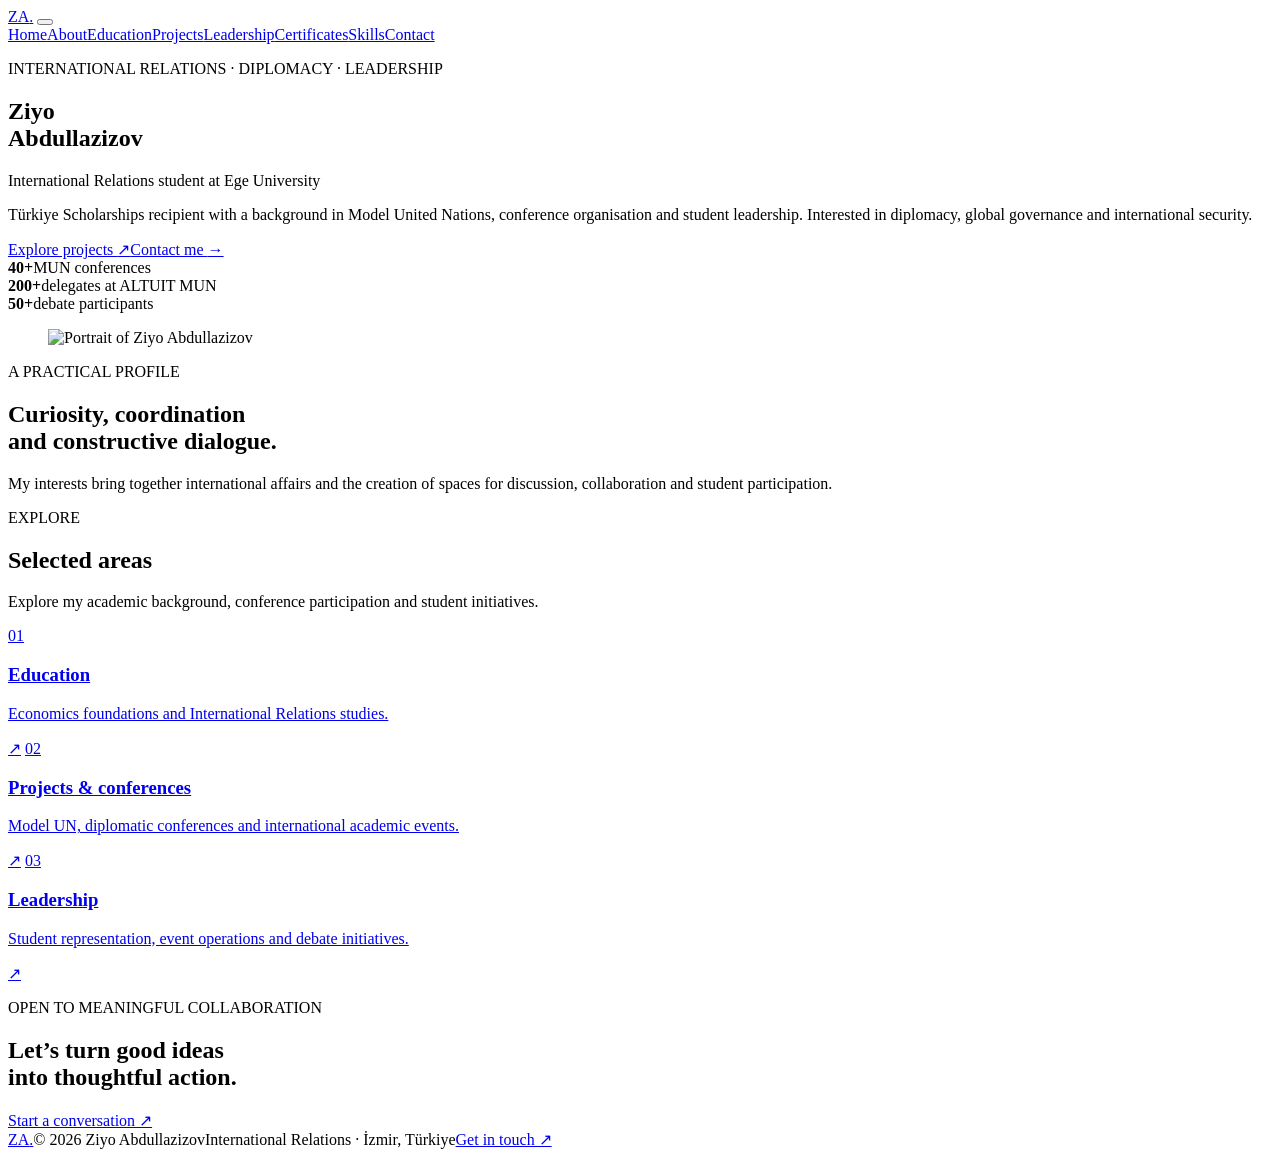
==== index.html @ 4506f45c "Add files via upload" ====
<!doctype html>
<html lang="en"><head><meta charset="utf-8"><meta name="viewport" content="width=device-width,initial-scale=1">
<meta name="theme-color" content="#f4f3ef"><meta name="description" content="Ziyo Abdullazizov — International Relations, diplomacy and leadership portfolio.">
<title>Portfolio | Ziyo Abdullazizov</title><link rel="stylesheet" href="css/style.css"></head><body>
<header class="site-header"><div class="header-inner">
      <a class="brand" href="index.html" aria-label="Ziyo Abdullazizov home">ZA<span>.</span></a>
      <button class="menu-toggle" aria-label="Open navigation" aria-expanded="false"><span></span><span></span></button>
      <nav class="nav"><a class="active" href="index.html">Home</a><a class="" href="about.html">About</a><a class="" href="education.html">Education</a><a class="" href="projects.html">Projects</a><a class="" href="leadership.html">Leadership</a><a class="" href="certificates.html">Certificates</a><a class="" href="skills.html">Skills</a><a class="" href="contact.html">Contact</a></nav>
    </div></header><main>
<section class="hero wrap">
  <div class="hero-copy">
    <p class="eyebrow">INTERNATIONAL RELATIONS · DIPLOMACY · LEADERSHIP</p>
    <h1>Ziyo<br><span>Abdullazizov</span></h1>
    <p class="hero-subtitle">International Relations student at Ege University</p>
    <p class="hero-description">Türkiye Scholarships recipient with a background in Model United Nations, conference organisation and student leadership. Interested in diplomacy, global governance and international security.</p>
    <div class="hero-ctas"><a class="button button-dark" href="projects.html">Explore projects <span>↗</span></a><a class="text-link" href="contact.html">Contact me <span>→</span></a></div>
    <div class="hero-stats"><div><strong>40+</strong><span>MUN conferences</span></div><div><strong>200+</strong><span>delegates at ALTUIT MUN</span></div><div><strong>50+</strong><span>debate participants</span></div></div>
  </div>
  <figure class="hero-portrait"><img src="assets/portrait.jpg" alt="Portrait of Ziyo Abdullazizov"></figure>
</section>
<section class="intro-strip"><div class="wrap intro-grid"><p class="eyebrow">A PRACTICAL PROFILE</p><h2>Curiosity, coordination<br>and constructive dialogue.</h2><p>My interests bring together international affairs and the creation of spaces for discussion, collaboration and student participation.</p></div></section>
<section class="home-links wrap"><div class="section-heading"><div><p class="eyebrow">EXPLORE</p><h2>Selected areas</h2></div><p>Explore my academic background, conference participation and student initiatives.</p></div><div class="area-grid">
<a class="area-card" href="education.html"><span class="area-number">01</span><h3>Education</h3><p>Economics foundations and International Relations studies.</p><span class="area-arrow">↗</span></a>
<a class="area-card" href="projects.html"><span class="area-number">02</span><h3>Projects & conferences</h3><p>Model UN, diplomatic conferences and international academic events.</p><span class="area-arrow">↗</span></a>
<a class="area-card" href="leadership.html"><span class="area-number">03</span><h3>Leadership</h3><p>Student representation, event operations and debate initiatives.</p><span class="area-arrow">↗</span></a>
</div></section>
<section class="closing-band"><div class="wrap closing-inner"><p class="eyebrow">OPEN TO MEANINGFUL COLLABORATION</p><h2>Let’s turn good ideas<br>into thoughtful action.</h2><a class="button button-light" href="contact.html">Start a conversation ↗</a></div></section>
</main><footer class="footer"><div class="wrap footer-inner"><a class="brand footer-brand" href="index.html">ZA<span>.</span></a><span>© 2026 Ziyo Abdullazizov</span><span>International Relations · İzmir, Türkiye</span><a href="contact.html">Get in touch ↗</a></div></footer><script src="js/script.js"></script></body></html>
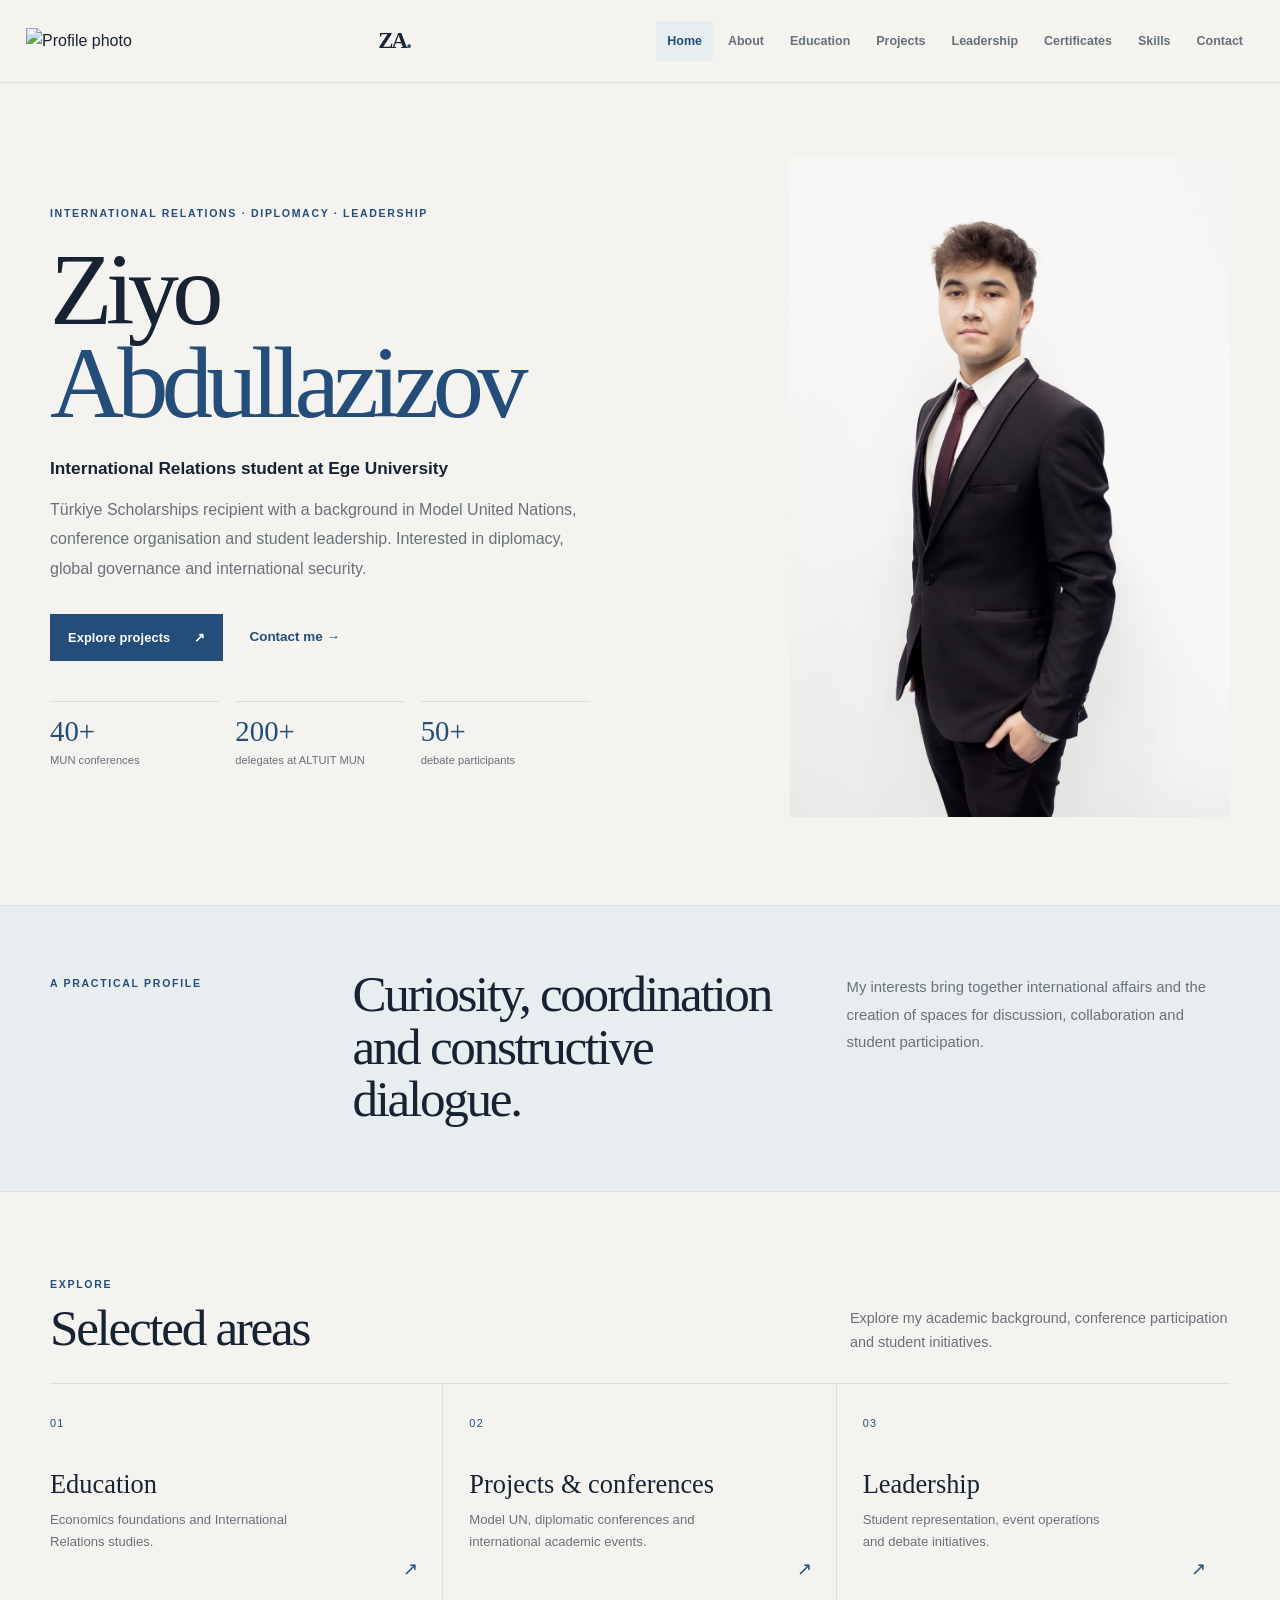
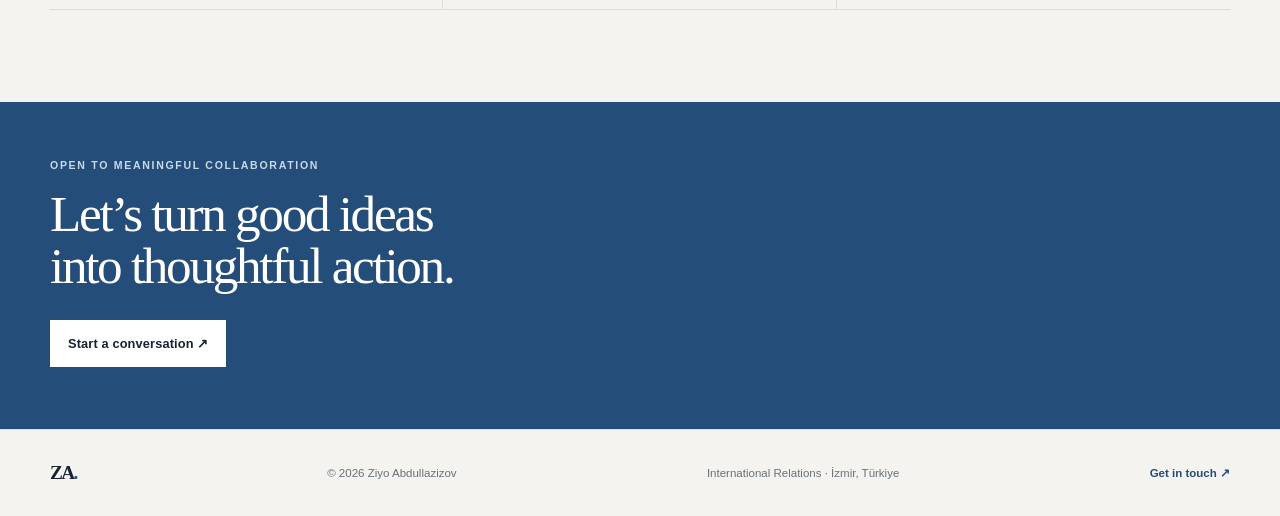
==== commit 3181df21: "Update index.html" ====
--- a/index.html
+++ b/index.html
@@ -3,6 +3,7 @@
 <meta name="theme-color" content="#f4f3ef"><meta name="description" content="Ziyo Abdullazizov — International Relations, diplomacy and leadership portfolio.">
 <title>Portfolio | Ziyo Abdullazizov</title><link rel="stylesheet" href="css/style.css"></head><body>
 <header class="site-header"><div class="header-inner">
+      <img src="assets/profile.jpg" alt="Profile photo" class="profile-image">
       <a class="brand" href="index.html" aria-label="Ziyo Abdullazizov home">ZA<span>.</span></a>
       <button class="menu-toggle" aria-label="Open navigation" aria-expanded="false"><span></span><span></span></button>
       <nav class="nav"><a class="active" href="index.html">Home</a><a class="" href="about.html">About</a><a class="" href="education.html">Education</a><a class="" href="projects.html">Projects</a><a class="" href="leadership.html">Leadership</a><a class="" href="certificates.html">Certificates</a><a class="" href="skills.html">Skills</a><a class="" href="contact.html">Contact</a></nav>
@@ -25,4 +26,4 @@
 <a class="area-card" href="leadership.html"><span class="area-number">03</span><h3>Leadership</h3><p>Student representation, event operations and debate initiatives.</p><span class="area-arrow">↗</span></a>
 </div></section>
 <section class="closing-band"><div class="wrap closing-inner"><p class="eyebrow">OPEN TO MEANINGFUL COLLABORATION</p><h2>Let’s turn good ideas<br>into thoughtful action.</h2><a class="button button-light" href="contact.html">Start a conversation ↗</a></div></section>
-</main><footer class="footer"><div class="wrap footer-inner"><a class="brand footer-brand" href="index.html">ZA<span>.</span></a><span>© 2026 Ziyo Abdullazizov</span><span>International Relations · İzmir, Türkiye</span><a href="contact.html">Get in touch ↗</a></div></footer><script src="js/script.js"></script></body></html>+</main><footer class="footer"><div class="wrap footer-inner"><a class="brand footer-brand" href="index.html">ZA<span>.</span></a><span>© 2026 Ziyo Abdullazizov</span><span>International Relations · İzmir, Türkiye</span><a href="contact.html">Get in touch ↗</a></div></footer><script src="js/script.js"></script></body></html>
--- a/css/style.css
+++ b/css/style.css
@@ -0,0 +1,24 @@
+/* Ziyo Abdullazizov — quiet editorial portfolio */
+:root{--bg:#f4f3ef;--paper:#fbfaf7;--ink:#172333;--muted:#68717a;--line:#dcdedb;--blue:#244d7a;--blue2:#dce7ef;--gold:#b89056;--shadow:0 18px 46px rgba(23,35,51,.08);--radius:5px}
+*{box-sizing:border-box}html{scroll-behavior:smooth}body{margin:0;background:var(--bg);color:var(--ink);font-family:Inter,"Avenir Next","Segoe UI",Arial,sans-serif;line-height:1.65}a{color:inherit;text-decoration:none}img{max-width:100%;display:block}::selection{background:#cbdbea;color:var(--ink)}
+.wrap{width:min(1180px,calc(100% - 52px));margin-inline:auto}.site-header{position:sticky;top:0;z-index:30;background:rgba(244,243,239,.94);backdrop-filter:blur(18px);border-bottom:1px solid rgba(220,222,219,.9)}.header-inner{width:min(1280px,calc(100% - 52px));min-height:82px;margin:auto;display:flex;align-items:center;justify-content:space-between;gap:28px}.brand{font:700 1.42rem/1 Georgia,"Times New Roman",serif;letter-spacing:-.08em;color:var(--ink)}.brand span{color:var(--blue)}.nav{display:flex;gap:4px;align-items:center}.nav a{color:#65707b;font-size:.78rem;font-weight:600;padding:10px 11px;transition:color .2s,background .2s}.nav a:hover,.nav a.active{color:var(--blue);background:#e8edf0}.menu-toggle{display:none;border:1px solid var(--line);background:transparent;width:42px;height:42px;padding:11px;cursor:pointer}.menu-toggle span{height:1px;background:var(--ink);display:block;margin:5px 0}
+.eyebrow{font-size:.66rem;line-height:1.4;letter-spacing:.16em;font-weight:700;color:var(--blue);margin:0 0 15px}.hero{display:grid;grid-template-columns:1.1fr .9fr;gap:clamp(40px,7vw,100px);align-items:center;padding-top:74px;padding-bottom:88px;min-height:680px}.hero-copy{padding:10px 0}.hero h1{font:400 clamp(4rem,8vw,7.7rem)/.91 Georgia,"Times New Roman",serif;letter-spacing:-.065em;margin:22px 0 25px;color:var(--ink)}.hero h1 span{color:var(--blue)}.hero-subtitle{font-size:1.08rem;font-weight:650;color:var(--ink);margin:0 0 12px}.hero-description{max-width:540px;color:var(--muted);font-size:1rem;line-height:1.85;margin:0}.hero-ctas{display:flex;align-items:center;gap:26px;flex-wrap:wrap;margin:30px 0 40px}.button{display:inline-flex;align-items:center;gap:24px;padding:13px 18px;font-size:.8rem;font-weight:700;letter-spacing:.01em;transition:transform .2s,background .2s}.button:hover{transform:translateY(-2px)}.button-dark{background:var(--blue);color:#fff}.button-dark:hover{background:#193c64}.button-light{background:#fff;color:var(--ink)}.text-link{color:var(--blue);font-size:.84rem;font-weight:700}.hero-stats{display:grid;grid-template-columns:repeat(3,1fr);gap:16px;max-width:540px}.hero-stats div{border-top:1px solid var(--line);padding-top:13px}.hero-stats strong{display:block;font:400 1.8rem/1.15 Georgia,serif;color:var(--blue)}.hero-stats span{display:block;color:var(--muted);font-size:.7rem;line-height:1.35;margin-top:5px}.hero-portrait{margin:0;justify-self:end;width:min(100%,440px);aspect-ratio:2/3;max-height:660px;overflow:hidden;background:#eeede8}.hero-portrait img{width:100%;height:100%;object-fit:contain;object-position:center center}
+.intro-strip{background:#e8edf0;border-top:1px solid #dce3e8;border-bottom:1px solid #dce3e8}.intro-grid{display:grid;grid-template-columns:.7fr 1.2fr 1fr;gap:34px;align-items:start;padding-top:62px;padding-bottom:65px}.intro-grid .eyebrow{margin-top:8px}.intro-grid h2,.section-heading h2,.closing-inner h2{font:400 clamp(2.3rem,4vw,3.6rem)/1.03 Georgia,serif;letter-spacing:-.045em;margin:0}.intro-grid>p:last-child{margin:6px 0 0;color:var(--muted);font-size:.93rem;line-height:1.85}.home-links{padding-top:85px;padding-bottom:92px}.section-heading{display:flex;justify-content:space-between;align-items:end;gap:30px;margin-bottom:28px}.section-heading .eyebrow{margin-bottom:10px}.section-heading>p{max-width:380px;margin:0;color:var(--muted);font-size:.9rem}.area-grid{display:grid;grid-template-columns:repeat(3,1fr);border-top:1px solid var(--line);border-bottom:1px solid var(--line)}.area-card{position:relative;min-height:225px;padding:25px 26px 28px 0;border-right:1px solid var(--line);transition:background .2s,padding .2s}.area-card:not(:first-child){padding-left:26px}.area-card:last-child{border-right:0}.area-card:hover{background:#ecefeb}.area-number{font-size:.68rem;color:var(--blue);letter-spacing:.12em}.area-card h3{font:400 1.65rem Georgia,serif;margin:34px 0 9px}.area-card p{max-width:260px;margin:0;color:var(--muted);font-size:.82rem}.area-arrow{position:absolute;right:24px;bottom:25px;color:var(--blue);font-size:1.1rem}.closing-band{background:var(--blue);color:#fff}.closing-inner{padding-top:56px;padding-bottom:62px}.closing-inner .eyebrow{color:#c8d9e7}.closing-inner h2{margin-bottom:27px}.footer{border-top:1px solid var(--line);background:var(--bg)}.footer-inner{display:flex;align-items:center;justify-content:space-between;gap:20px;min-height:86px;color:var(--muted);font-size:.72rem}.footer-brand{color:var(--ink);font-size:1.2rem}.footer-inner>a:last-child{color:var(--blue);font-weight:700}
+.page-main{padding-bottom:105px}.page-intro{padding:82px 0 58px;max-width:900px}.page-intro h1{font:400 clamp(3.25rem,6.8vw,6.2rem)/.98 Georgia,serif;letter-spacing:-.06em;margin:15px 0 22px}.page-lead{font-size:1.05rem;line-height:1.85;color:var(--muted);max-width:760px;margin:0}.content-grid{display:grid;grid-template-columns:1.2fr .8fr;gap:18px}.content-card{padding:34px 35px;background:var(--paper);border:1px solid var(--line)}.content-card-large{background:#e8edf0}.content-card h2{font:400 2.15rem/1.1 Georgia,serif;letter-spacing:-.04em;margin:0 0 22px}.content-card p:not(.eyebrow){color:var(--muted);font-size:.92rem;line-height:1.9}.pill-list,.project-tags{display:flex;gap:8px;flex-wrap:wrap;margin-top:22px}.pill-list span,.project-tags span{padding:6px 10px;border:1px solid #d7dfe3;color:#536575;font-size:.69rem}.mini-facts{margin-top:50px;padding-top:24px;border-top:1px solid var(--line);grid-template-columns:repeat(3,1fr)}.mini-facts>div{display:flex;flex-direction:column;gap:4px}.mini-facts strong{font:400 1.6rem Georgia,serif;color:var(--blue)}.mini-facts span{font-size:.7rem;color:var(--muted);text-transform:uppercase;letter-spacing:.08em}.mini-facts p{margin:3px 0 0;font-size:.9rem}
+.timeline-list{border-top:1px solid var(--line)}.timeline-entry{display:grid;grid-template-columns:230px 1fr;gap:55px;padding:37px 0 42px;border-bottom:1px solid var(--line)}.timeline-meta{display:flex;flex-direction:column;gap:7px;font-size:.68rem;letter-spacing:.09em;color:var(--blue);font-weight:700}.timeline-meta span+span{color:var(--muted);font-weight:500}.institution-line{display:flex;align-items:start;justify-content:space-between;gap:20px}.timeline-body h2{font:400 2rem Georgia,serif;margin:0 0 4px}.entry-subtitle{font-size:.82rem;color:var(--muted);margin:0}.entry-index{font:400 1.8rem Georgia,serif;color:#b5bdc2}.timeline-body h3{font-size:.9rem;margin:17px 0 8px;color:var(--blue)}.timeline-body>p:not(.entry-subtitle){max-width:700px;color:var(--muted);font-size:.9rem}.timeline-body .text-link{display:inline-block;margin-top:8px}
+.experience-feature{display:grid;grid-template-columns:230px 1fr;gap:55px;padding:37px 0;border-top:1px solid var(--line);border-bottom:1px solid var(--line)}.experience-date{display:flex;flex-direction:column;gap:8px;color:var(--blue);font-size:.68rem;letter-spacing:.09em;font-weight:700}.experience-date span+span{color:var(--muted);font-weight:500}.experience-content h2{font:400 2.45rem Georgia,serif;margin:0}.experience-content h3{color:var(--blue);font-size:.95rem;margin:6px 0 22px}.clean-list{padding:0 0 0 18px;color:var(--muted);font-size:.9rem;line-height:1.9}.clean-list li{padding-left:5px;margin:7px 0}.experience-note{border-left:2px solid var(--gold);padding:10px 0 10px 16px;color:var(--muted);font-size:.84rem;margin-top:26px}
+.project-list{border-top:1px solid var(--line)}.project-feature,.project-row{display:grid;grid-template-columns:1fr 1fr;gap:clamp(28px,5vw,68px);align-items:center;padding:38px 0;border-bottom:1px solid var(--line)}.project-row.reverse .project-image{order:2}.project-row.reverse .project-info{order:1}.project-image{overflow:hidden;background:#e7e9e7;aspect-ratio:16/10}.project-image img{width:100%;height:100%;object-fit:cover;transition:transform .55s}.project-image:hover img{transform:scale(1.025)}.project-info{padding:6px 0}.project-topline{display:flex;align-items:center;gap:14px;margin-bottom:22px;min-height:42px;flex-wrap:wrap}.org-logo{width:70px;height:52px;object-fit:contain;padding:4px;background:transparent;filter:drop-shadow(0 2px 3px rgba(23,35,51,.09))}.org-logo.dark-logo{background:#10085d;padding:7px;border-radius:3px;filter:drop-shadow(0 2px 4px rgba(23,35,51,.14))}.project-date{font-size:.65rem;letter-spacing:.11em;color:var(--blue);font-weight:700}.project-info h2{font:400 clamp(1.8rem,3vw,2.55rem)/1.08 Georgia,serif;letter-spacing:-.04em;margin:6px 0 6px}.project-info h3{font-size:.88rem;color:var(--blue);margin:0 0 16px}.project-info>p:not(.eyebrow){font-size:.87rem;color:var(--muted);line-height:1.85;margin:0}.project-info .eyebrow{margin-bottom:7px}.project-tags{margin-top:20px}.project-tags span{font-size:.65rem}.project-feature .project-image{aspect-ratio:4/3}
+.leadership-list{border-top:1px solid var(--line)}.leadership-card{display:grid;grid-template-columns:180px 1fr;gap:48px;align-items:center;padding:32px 0;border-bottom:1px solid var(--line)}.leadership-mark{height:150px;display:grid;place-items:center;background:#fbfaf7;border:1px solid var(--line);padding:16px}.leadership-mark img{max-width:100%;max-height:100%;object-fit:contain;filter:drop-shadow(0 2px 3px rgba(23,35,51,.07))}.leadership-mark.dark-mark{background:#10085d;border-color:#10085d}.leadership-copy .project-topline{margin-bottom:10px}.leadership-copy h2{font:400 2rem Georgia,serif;margin:0}.leadership-copy h3{font-size:.87rem;color:var(--blue);margin:4px 0 11px}.leadership-copy p{color:var(--muted);font-size:.88rem;line-height:1.85;max-width:760px;margin:0}.role-label{color:#71808b;border:1px solid var(--line);padding:4px 8px;font-size:.6rem;font-weight:700;letter-spacing:.08em}
+.certificate-list{border-top:1px solid var(--line)}.certificate-item{display:grid;grid-template-columns:170px 1fr;gap:40px;align-items:center;padding:36px 0;border-bottom:1px solid var(--line)}.certificate-seal{width:138px;height:138px;border:1px solid #cbd9e2;border-radius:50%;display:grid;place-content:center;text-align:center;color:var(--blue);font:700 1.25rem Georgia,serif;background:#e8edf0;line-height:1.1}.certificate-seal span{font-size:.8rem;letter-spacing:.13em}.seal-gold{background:#f0ece4;color:#8c6a38;border-color:#ded2bd}.certificate-info h2{font:400 1.9rem Georgia,serif;max-width:680px;margin:5px 0 10px}.certificate-info p:not(.eyebrow){color:var(--muted);font-size:.88rem}.certificate-info .button{margin-top:17px}
+.skills-grid{display:grid;grid-template-columns:1fr 1fr;gap:16px}.skill-panel{padding:30px;background:var(--paper);border:1px solid var(--line);min-height:220px}.skill-panel:nth-child(2){background:#e8edf0}.skill-panel h2{font:400 1.9rem Georgia,serif;margin:0}.language-panel{background:#e9e6df}.language-row{display:flex;justify-content:space-between;gap:16px;padding:12px 0;border-bottom:1px solid #d4d3cd;font-size:.86rem}.language-row:first-of-type{margin-top:14px}.language-row strong{color:var(--blue)}
+.contact-layout{display:grid;grid-template-columns:.75fr 1.25fr;gap:70px;padding:36px 0 30px;border-top:1px solid var(--line)}.contact-intro h2{font:400 2.2rem Georgia,serif;margin:0 0 10px}.contact-intro p{color:var(--muted);font-size:.9rem;line-height:1.85}.contact-method{display:grid;grid-template-columns:130px 1fr 25px;gap:20px;align-items:center;padding:20px 0;border-bottom:1px solid var(--line)}.contact-method span{font-size:.76rem;color:var(--muted)}.contact-method strong{font-size:.92rem;color:var(--blue);overflow-wrap:anywhere}.contact-method b{font-weight:400;color:var(--blue)}
+@media(max-width:1050px){.header-inner{align-items:flex-start;padding:19px 0;flex-direction:column;gap:12px}.nav{flex-wrap:wrap}.hero{gap:40px}.hero-portrait{width:min(100%,390px)}.timeline-entry,.experience-feature{grid-template-columns:185px 1fr;gap:32px}}
+@media(max-width:720px){.wrap{width:calc(100% - 36px)}.header-inner{width:calc(100% - 36px);min-height:68px;align-items:center;flex-direction:row;padding:0}.menu-toggle{display:block}.nav{display:none;position:absolute;top:68px;left:0;right:0;background:var(--bg);border-bottom:1px solid var(--line);padding:14px 18px 18px;flex-direction:column;align-items:stretch;gap:2px}.nav.open{display:flex}.nav a{padding:10px 12px}.hero{grid-template-columns:1fr;padding-top:36px;padding-bottom:52px;gap:30px;min-height:0}.hero-copy{order:2}.hero-portrait{order:1;justify-self:center;width:min(76%,360px);max-height:540px}.hero h1{font-size:clamp(3.7rem,15vw,5.5rem)}.hero-stats{gap:10px}.hero-stats strong{font-size:1.5rem}.hero-stats span{font-size:.64rem}.intro-grid{grid-template-columns:1fr;gap:14px;padding-top:38px;padding-bottom:42px}.intro-grid .eyebrow{margin:0}.intro-grid h2{font-size:2.6rem}.home-links{padding-top:55px;padding-bottom:60px}.section-heading{display:block}.section-heading>p{margin-top:14px}.area-grid{grid-template-columns:1fr}.area-card,.area-card:not(:first-child){min-height:0;padding:22px 38px 22px 0;border-right:0;border-bottom:1px solid var(--line)}.area-card h3{margin:15px 0 6px}.area-arrow{right:6px;bottom:22px}.closing-inner{padding-top:42px;padding-bottom:45px}.footer-inner{flex-wrap:wrap;padding:21px 0;min-height:0}.page-main{padding-bottom:65px}.page-intro{padding:50px 0 37px}.page-intro h1{font-size:clamp(3rem,12vw,4.6rem)}.page-lead{font-size:.96rem}.content-grid,.skills-grid,.contact-layout{grid-template-columns:1fr}.content-card,.skill-panel{padding:24px}.content-card h2{font-size:1.9rem}.mini-facts{gap:15px}.mini-facts>div{min-width:0}.mini-facts p{font-size:.78rem}.timeline-entry,.experience-feature{grid-template-columns:1fr;gap:14px;padding:28px 0}.timeline-meta,.experience-date{flex-direction:row;flex-wrap:wrap;gap:8px 15px}.timeline-body h2{font-size:1.75rem}.project-feature,.project-row{grid-template-columns:1fr;gap:20px;padding:27px 0}.project-row.reverse .project-image,.project-row.reverse .project-info{order:initial}.project-image,.project-feature .project-image{aspect-ratio:16/10}.project-info h2{font-size:2rem}.leadership-card{grid-template-columns:100px 1fr;gap:18px;padding:25px 0}.leadership-mark{height:105px;padding:10px}.leadership-copy h2{font-size:1.55rem}.leadership-copy p{font-size:.82rem}.leadership-copy .project-topline{gap:8px}.certificate-item{grid-template-columns:82px 1fr;gap:18px;padding:28px 0}.certificate-seal{width:76px;height:76px;font-size:.85rem}.certificate-seal span{font-size:.6rem}.certificate-info h2{font-size:1.48rem}.certificate-info p:not(.eyebrow){font-size:.82rem}.contact-layout{gap:15px;padding-top:25px}.contact-method{grid-template-columns:76px 1fr 20px;gap:12px}.contact-method strong{font-size:.82rem}}
+
+
+/* Biography and institution identity additions */
+.biography-layout{display:grid;grid-template-columns:minmax(0,1.6fr) minmax(235px,.7fr);gap:clamp(32px,7vw,100px);border-top:1px solid var(--line);padding:38px 0 12px;align-items:start}
+.biography-copy{max-width:760px}.biography-copy h2{font:400 clamp(2.1rem,4vw,3.2rem)/1.08 Georgia,serif;letter-spacing:-.04em;margin:4px 0 24px}.biography-copy p:not(.eyebrow){font-size:.94rem;line-height:1.95;color:var(--muted);margin:0 0 18px}
+.biography-aside{background:#e8edf0;border:1px solid var(--line);padding:22px 24px}.bio-fact{padding:14px 0;border-bottom:1px solid #d1dce2;display:flex;flex-direction:column;gap:6px}.bio-fact:first-child{padding-top:0}.bio-fact span{font-size:.62rem;font-weight:700;letter-spacing:.12em;color:var(--blue)}.bio-fact strong{font-size:.9rem;line-height:1.5;font-weight:600;color:var(--ink)}.bio-link{display:inline-block;margin-top:20px;color:var(--blue);font-size:.8rem;font-weight:700}
+.institution-identity{display:flex;align-items:center;gap:18px;min-width:0}.institution-logo{flex:0 0 auto;width:84px;height:84px;object-fit:contain;filter:drop-shadow(0 3px 5px rgba(23,35,51,.12))}.institution-logo.tuit-logo{width:94px;height:94px}.institution-logo.ege-logo{width:82px;height:82px}.institution-identity>div{min-width:0}.timeline-body .second-link{margin-left:18px}
+@media(max-width:720px){.biography-layout{grid-template-columns:1fr;gap:25px;padding-top:28px}.biography-aside{padding:18px}.institution-identity{gap:12px}.institution-logo{width:68px;height:68px}.institution-logo.tuit-logo{width:76px;height:76px}.institution-logo.ege-logo{width:68px;height:68px}.timeline-body .second-link{margin-left:0;display:block}}
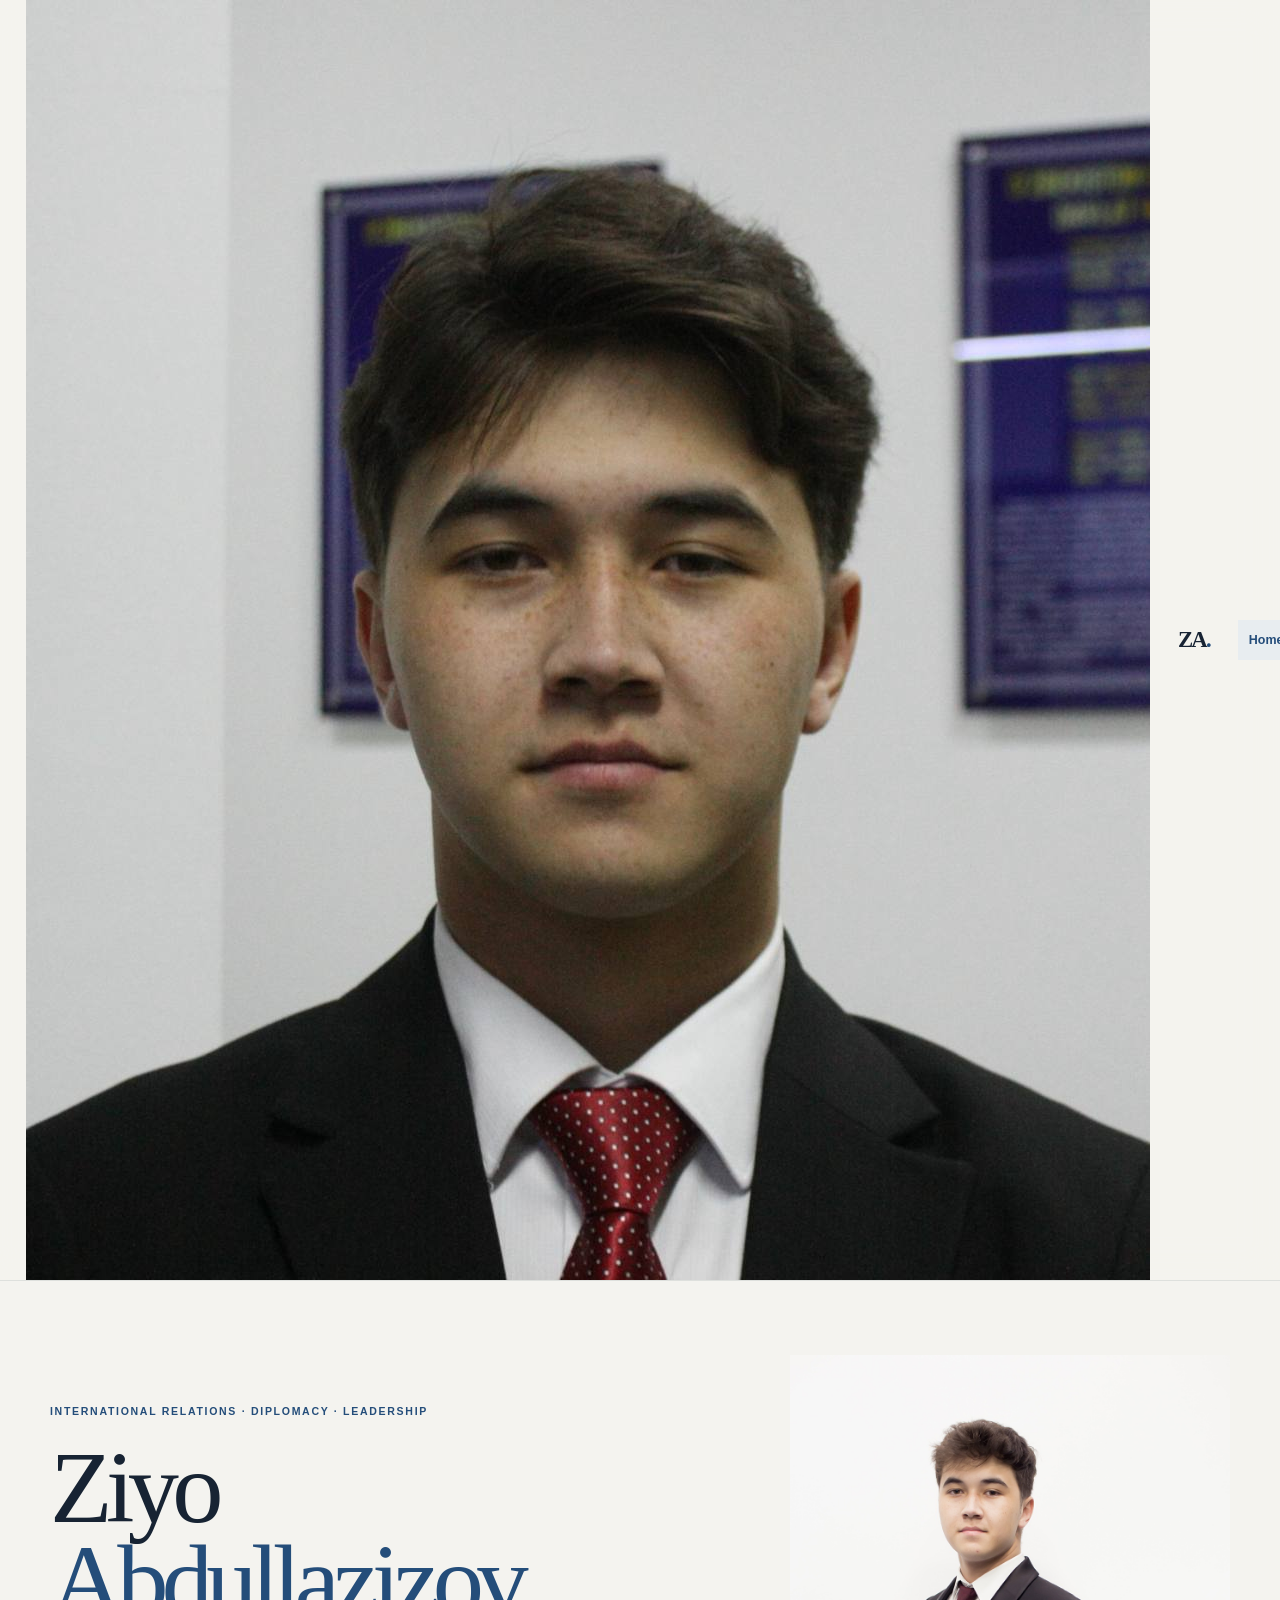
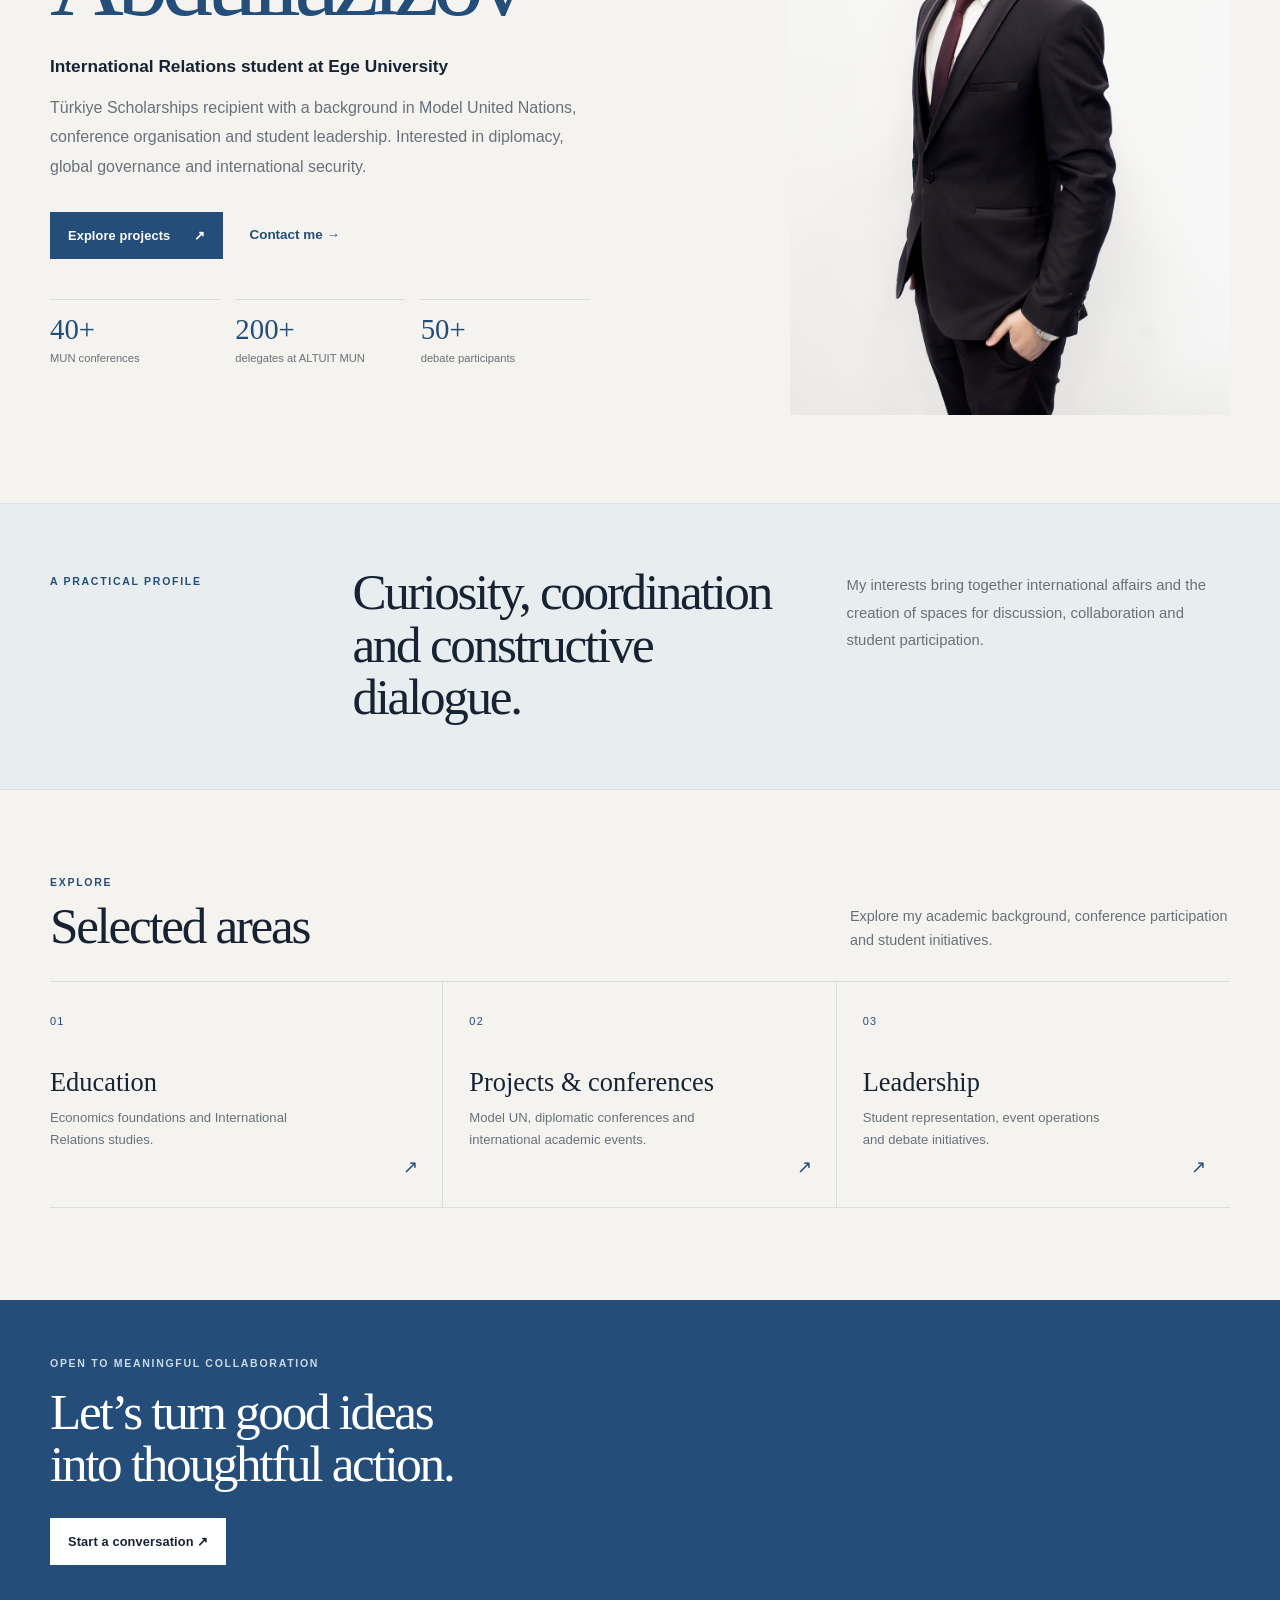
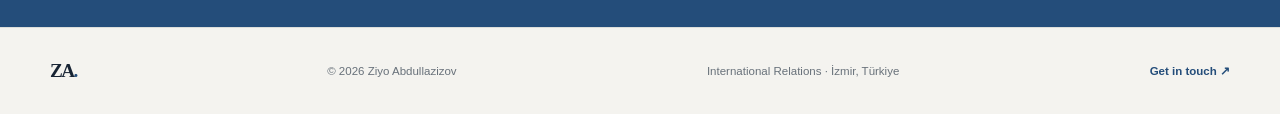
==== commit fa74d070: "Update index.html" ====
--- a/index.html
+++ b/index.html
@@ -2,9 +2,17 @@
 <html lang="en"><head><meta charset="utf-8"><meta name="viewport" content="width=device-width,initial-scale=1">
 <meta name="theme-color" content="#f4f3ef"><meta name="description" content="Ziyo Abdullazizov — International Relations, diplomacy and leadership portfolio.">
 <title>Portfolio | Ziyo Abdullazizov</title><link rel="stylesheet" href="css/style.css"></head><body>
-<header class="site-header"><div class="header-inner">
-      <img src="assets/profile.jpg" alt="Profile photo" class="profile-image">
-      <a class="brand" href="index.html" aria-label="Ziyo Abdullazizov home">ZA<span>.</span></a>
+<header class="site-header">
+  <div class="header-inner">
+    <img
+      src="assets/profile.jpg"
+      alt="Profile photo"
+      class="profile-image"
+    >
+
+    <a class="brand" href="index.html" aria-label="Ziyo Abdullazizov home">
+      ZA<span>.</span>
+    </a>
       <button class="menu-toggle" aria-label="Open navigation" aria-expanded="false"><span></span><span></span></button>
       <nav class="nav"><a class="active" href="index.html">Home</a><a class="" href="about.html">About</a><a class="" href="education.html">Education</a><a class="" href="projects.html">Projects</a><a class="" href="leadership.html">Leadership</a><a class="" href="certificates.html">Certificates</a><a class="" href="skills.html">Skills</a><a class="" href="contact.html">Contact</a></nav>
     </div></header><main>
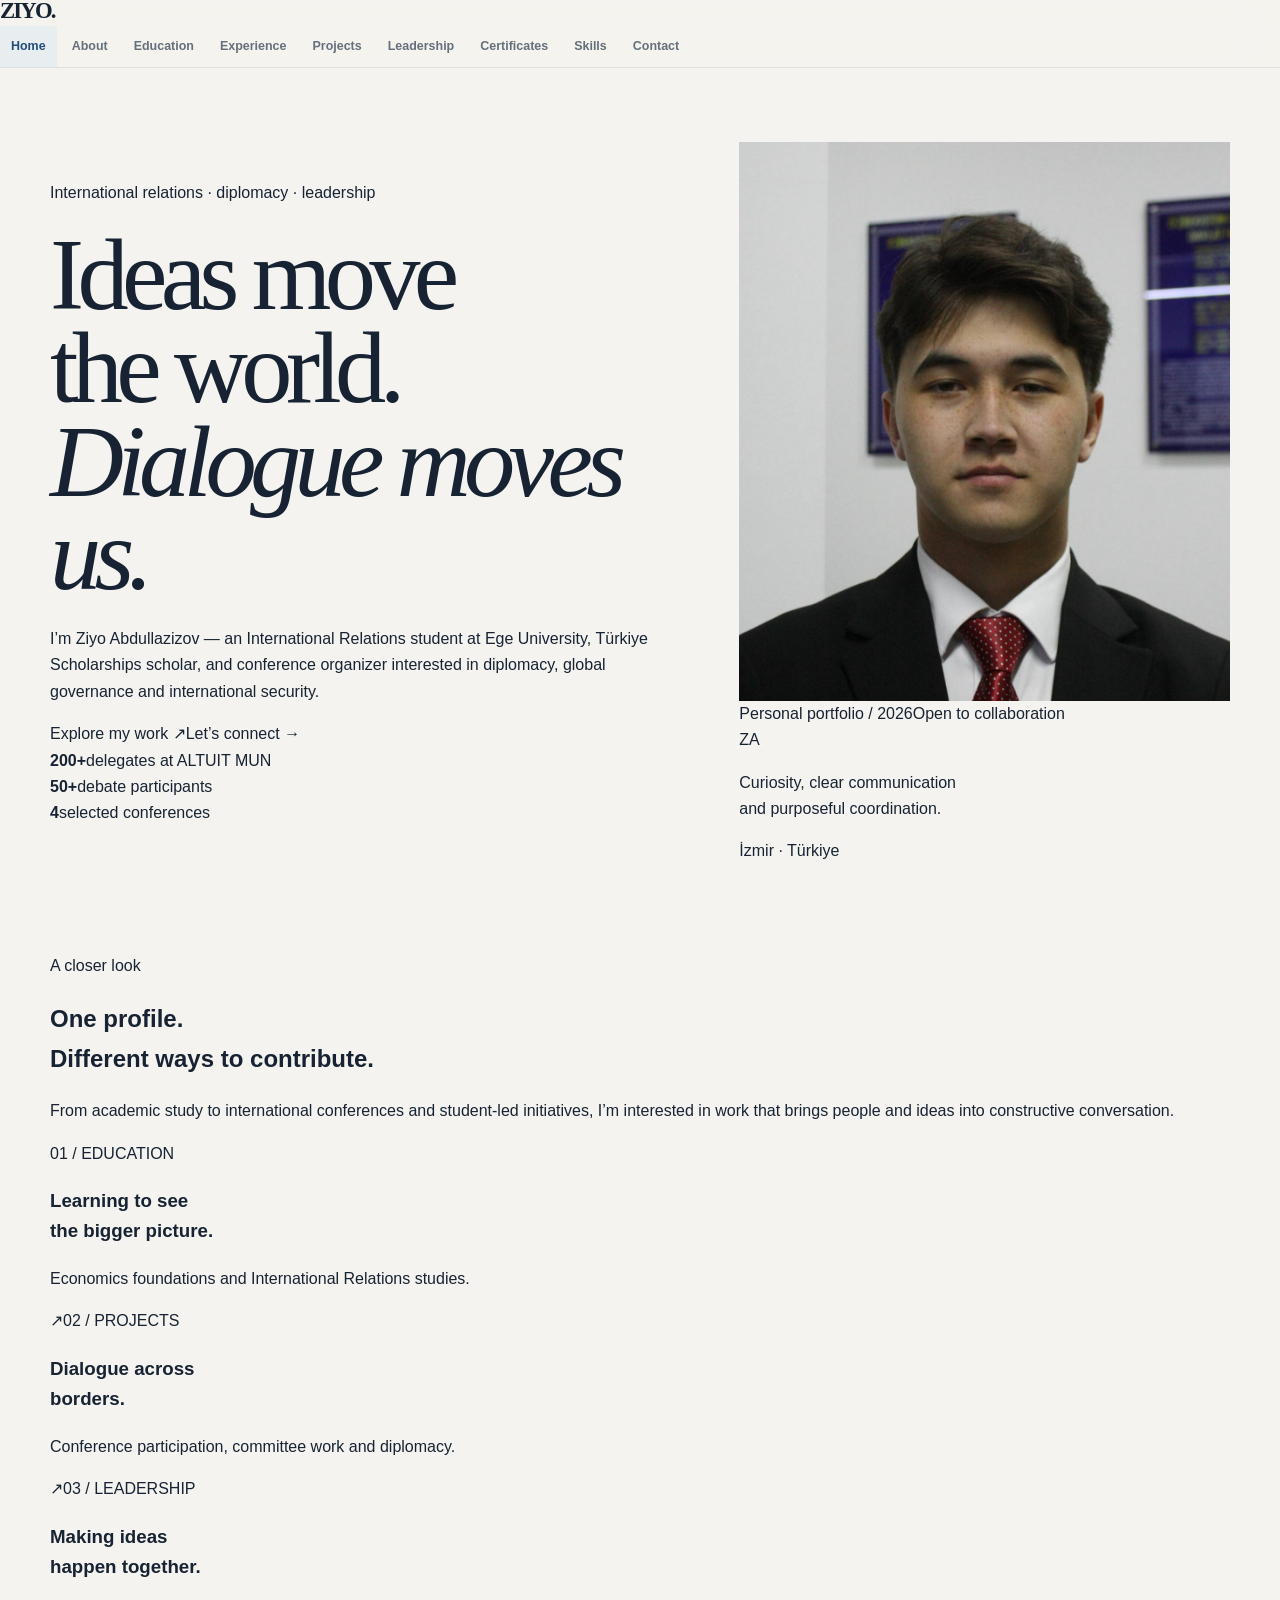
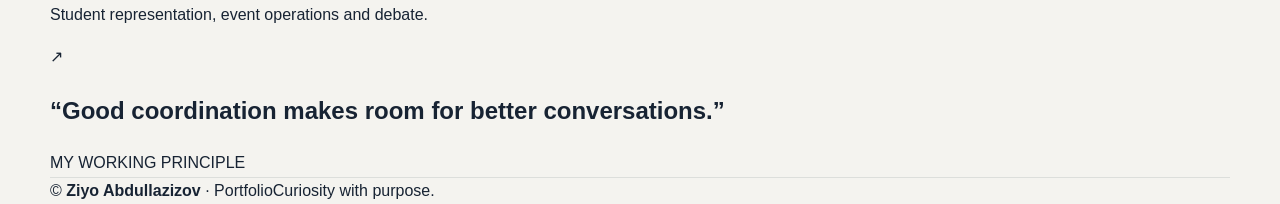
==== commit 53b3fa1f: "Add files via upload" ====
--- a/index.html
+++ b/index.html
@@ -1,37 +1 @@
-<!doctype html>
-<html lang="en"><head><meta charset="utf-8"><meta name="viewport" content="width=device-width,initial-scale=1">
-<meta name="theme-color" content="#f4f3ef"><meta name="description" content="Ziyo Abdullazizov — International Relations, diplomacy and leadership portfolio.">
-<title>Portfolio | Ziyo Abdullazizov</title><link rel="stylesheet" href="css/style.css"></head><body>
-<header class="site-header">
-  <div class="header-inner">
-    <img
-      src="assets/profile.jpg"
-      alt="Profile photo"
-      class="profile-image"
-    >
-
-    <a class="brand" href="index.html" aria-label="Ziyo Abdullazizov home">
-      ZA<span>.</span>
-    </a>
-      <button class="menu-toggle" aria-label="Open navigation" aria-expanded="false"><span></span><span></span></button>
-      <nav class="nav"><a class="active" href="index.html">Home</a><a class="" href="about.html">About</a><a class="" href="education.html">Education</a><a class="" href="projects.html">Projects</a><a class="" href="leadership.html">Leadership</a><a class="" href="certificates.html">Certificates</a><a class="" href="skills.html">Skills</a><a class="" href="contact.html">Contact</a></nav>
-    </div></header><main>
-<section class="hero wrap">
-  <div class="hero-copy">
-    <p class="eyebrow">INTERNATIONAL RELATIONS · DIPLOMACY · LEADERSHIP</p>
-    <h1>Ziyo<br><span>Abdullazizov</span></h1>
-    <p class="hero-subtitle">International Relations student at Ege University</p>
-    <p class="hero-description">Türkiye Scholarships recipient with a background in Model United Nations, conference organisation and student leadership. Interested in diplomacy, global governance and international security.</p>
-    <div class="hero-ctas"><a class="button button-dark" href="projects.html">Explore projects <span>↗</span></a><a class="text-link" href="contact.html">Contact me <span>→</span></a></div>
-    <div class="hero-stats"><div><strong>40+</strong><span>MUN conferences</span></div><div><strong>200+</strong><span>delegates at ALTUIT MUN</span></div><div><strong>50+</strong><span>debate participants</span></div></div>
-  </div>
-  <figure class="hero-portrait"><img src="assets/portrait.jpg" alt="Portrait of Ziyo Abdullazizov"></figure>
-</section>
-<section class="intro-strip"><div class="wrap intro-grid"><p class="eyebrow">A PRACTICAL PROFILE</p><h2>Curiosity, coordination<br>and constructive dialogue.</h2><p>My interests bring together international affairs and the creation of spaces for discussion, collaboration and student participation.</p></div></section>
-<section class="home-links wrap"><div class="section-heading"><div><p class="eyebrow">EXPLORE</p><h2>Selected areas</h2></div><p>Explore my academic background, conference participation and student initiatives.</p></div><div class="area-grid">
-<a class="area-card" href="education.html"><span class="area-number">01</span><h3>Education</h3><p>Economics foundations and International Relations studies.</p><span class="area-arrow">↗</span></a>
-<a class="area-card" href="projects.html"><span class="area-number">02</span><h3>Projects & conferences</h3><p>Model UN, diplomatic conferences and international academic events.</p><span class="area-arrow">↗</span></a>
-<a class="area-card" href="leadership.html"><span class="area-number">03</span><h3>Leadership</h3><p>Student representation, event operations and debate initiatives.</p><span class="area-arrow">↗</span></a>
-</div></section>
-<section class="closing-band"><div class="wrap closing-inner"><p class="eyebrow">OPEN TO MEANINGFUL COLLABORATION</p><h2>Let’s turn good ideas<br>into thoughtful action.</h2><a class="button button-light" href="contact.html">Start a conversation ↗</a></div></section>
-</main><footer class="footer"><div class="wrap footer-inner"><a class="brand footer-brand" href="index.html">ZA<span>.</span></a><span>© 2026 Ziyo Abdullazizov</span><span>International Relations · İzmir, Türkiye</span><a href="contact.html">Get in touch ↗</a></div></footer><script src="js/script.js"></script></body></html>
+<!doctype html><html lang="en"><head><meta charset="utf-8"><meta name="viewport" content="width=device-width,initial-scale=1"><meta name="theme-color" content="#f5f4ef"><meta name="description" content="Ziyo Abdullazizov — International Relations, diplomacy and leadership portfolio."><title>Index | Ziyo Abdullazizov</title><link rel="stylesheet" href="css/style.css"></head><body><header class="site-header"><a class="brand" href="index.html">ZIYO<b>.</b></a><button class="menu-toggle" aria-label="Toggle navigation" aria-expanded="false">☰</button><nav class="nav"><a class="active" href="index.html">Home</a><a class="" href="about.html">About</a><a class="" href="education.html">Education</a><a class="" href="experience.html">Experience</a><a class="" href="projects.html">Projects</a><a class="" href="leadership.html">Leadership</a><a class="" href="certificates.html">Certificates</a><a class="" href="skills.html">Skills</a><a class="" href="contact.html">Contact</a></nav></header><main><section class="hero wrap"><div><div class="kicker">International relations · diplomacy · leadership</div><h1>Ideas move<br>the world.<br><em>Dialogue moves us.</em></h1><p class="lead">I’m Ziyo Abdullazizov — an International Relations student at Ege University, Türkiye Scholarships scholar, and conference organizer interested in diplomacy, global governance and international security.</p><div class="hero-actions"><a class="btn" href="projects.html">Explore my work <span>↗</span></a><a class="arrow-link" href="contact.html">Let’s connect →</a></div><div class="metrics"><div class="metric"><strong>200+</strong><span>delegates at ALTUIT MUN</span></div><div class="metric"><strong>50+</strong><span>debate participants</span></div><div class="metric"><strong>4</strong><span>selected conferences</span></div></div></div><div class="hero-art hero-photo"><img src="assets/profile.jpg" alt="Portrait of Ziyo Abdullazizov"><div class="art-top"><span class="art-stamp">Personal portfolio / 2026</span><span class="art-chip">Open to collaboration</span></div><div class="monogram">ZA<span style="color:#fff">.</span></div><div class="art-bottom"><p class="art-caption">Curiosity, clear communication<br>and purposeful coordination.</p><span class="art-stamp">İzmir · Türkiye</span></div></div></section><section class="section wrap"><div class="section-head"><div><div class="kicker">A closer look</div><h2>One profile.<br>Different ways to contribute.</h2></div><p>From academic study to international conferences and student-led initiatives, I’m interested in work that brings people and ideas into constructive conversation.</p></div><div class="grid"><a class="tile featured" href="education.html"><span class="num">01 / EDUCATION</span><h3>Learning to see<br>the bigger picture.</h3><p>Economics foundations and International Relations studies.</p><span class="tile-arrow">↗</span></a><a class="tile" href="projects.html"><span class="num">02 / PROJECTS</span><h3>Dialogue across<br>borders.</h3><p>Conference participation, committee work and diplomacy.</p><span class="tile-arrow">↗</span></a><a class="tile" href="leadership.html"><span class="num">03 / LEADERSHIP</span><h3>Making ideas<br>happen together.</h3><p>Student representation, event operations and debate.</p><span class="tile-arrow">↗</span></a></div></section><section class="section wrap"><div class="quote-band"><h2>“Good coordination makes room for better conversations.”</h2><span>MY WORKING PRINCIPLE</span></div></section></main><footer class="footer wrap"><span>© <b>Ziyo Abdullazizov</b> · Portfolio</span><span>Curiosity with purpose.</span></footer><script src="js/script.js"></script></body></html>
--- a/css/style.css
+++ b/css/style.css
@@ -1,6 +1,14 @@
 /* Ziyo Abdullazizov — quiet editorial portfolio */
 :root{--bg:#f4f3ef;--paper:#fbfaf7;--ink:#172333;--muted:#68717a;--line:#dcdedb;--blue:#244d7a;--blue2:#dce7ef;--gold:#b89056;--shadow:0 18px 46px rgba(23,35,51,.08);--radius:5px}
 *{box-sizing:border-box}html{scroll-behavior:smooth}body{margin:0;background:var(--bg);color:var(--ink);font-family:Inter,"Avenir Next","Segoe UI",Arial,sans-serif;line-height:1.65}a{color:inherit;text-decoration:none}img{max-width:100%;display:block}::selection{background:#cbdbea;color:var(--ink)}
+.site-header .profile-image {
+  width: 44px;
+  height: 44px;
+  object-fit: cover;
+  border-radius: 50%;
+  display: block;
+  flex-shrink: 0;
+}
 .wrap{width:min(1180px,calc(100% - 52px));margin-inline:auto}.site-header{position:sticky;top:0;z-index:30;background:rgba(244,243,239,.94);backdrop-filter:blur(18px);border-bottom:1px solid rgba(220,222,219,.9)}.header-inner{width:min(1280px,calc(100% - 52px));min-height:82px;margin:auto;display:flex;align-items:center;justify-content:space-between;gap:28px}.brand{font:700 1.42rem/1 Georgia,"Times New Roman",serif;letter-spacing:-.08em;color:var(--ink)}.brand span{color:var(--blue)}.nav{display:flex;gap:4px;align-items:center}.nav a{color:#65707b;font-size:.78rem;font-weight:600;padding:10px 11px;transition:color .2s,background .2s}.nav a:hover,.nav a.active{color:var(--blue);background:#e8edf0}.menu-toggle{display:none;border:1px solid var(--line);background:transparent;width:42px;height:42px;padding:11px;cursor:pointer}.menu-toggle span{height:1px;background:var(--ink);display:block;margin:5px 0}
 .eyebrow{font-size:.66rem;line-height:1.4;letter-spacing:.16em;font-weight:700;color:var(--blue);margin:0 0 15px}.hero{display:grid;grid-template-columns:1.1fr .9fr;gap:clamp(40px,7vw,100px);align-items:center;padding-top:74px;padding-bottom:88px;min-height:680px}.hero-copy{padding:10px 0}.hero h1{font:400 clamp(4rem,8vw,7.7rem)/.91 Georgia,"Times New Roman",serif;letter-spacing:-.065em;margin:22px 0 25px;color:var(--ink)}.hero h1 span{color:var(--blue)}.hero-subtitle{font-size:1.08rem;font-weight:650;color:var(--ink);margin:0 0 12px}.hero-description{max-width:540px;color:var(--muted);font-size:1rem;line-height:1.85;margin:0}.hero-ctas{display:flex;align-items:center;gap:26px;flex-wrap:wrap;margin:30px 0 40px}.button{display:inline-flex;align-items:center;gap:24px;padding:13px 18px;font-size:.8rem;font-weight:700;letter-spacing:.01em;transition:transform .2s,background .2s}.button:hover{transform:translateY(-2px)}.button-dark{background:var(--blue);color:#fff}.button-dark:hover{background:#193c64}.button-light{background:#fff;color:var(--ink)}.text-link{color:var(--blue);font-size:.84rem;font-weight:700}.hero-stats{display:grid;grid-template-columns:repeat(3,1fr);gap:16px;max-width:540px}.hero-stats div{border-top:1px solid var(--line);padding-top:13px}.hero-stats strong{display:block;font:400 1.8rem/1.15 Georgia,serif;color:var(--blue)}.hero-stats span{display:block;color:var(--muted);font-size:.7rem;line-height:1.35;margin-top:5px}.hero-portrait{margin:0;justify-self:end;width:min(100%,440px);aspect-ratio:2/3;max-height:660px;overflow:hidden;background:#eeede8}.hero-portrait img{width:100%;height:100%;object-fit:contain;object-position:center center}
 .intro-strip{background:#e8edf0;border-top:1px solid #dce3e8;border-bottom:1px solid #dce3e8}.intro-grid{display:grid;grid-template-columns:.7fr 1.2fr 1fr;gap:34px;align-items:start;padding-top:62px;padding-bottom:65px}.intro-grid .eyebrow{margin-top:8px}.intro-grid h2,.section-heading h2,.closing-inner h2{font:400 clamp(2.3rem,4vw,3.6rem)/1.03 Georgia,serif;letter-spacing:-.045em;margin:0}.intro-grid>p:last-child{margin:6px 0 0;color:var(--muted);font-size:.93rem;line-height:1.85}.home-links{padding-top:85px;padding-bottom:92px}.section-heading{display:flex;justify-content:space-between;align-items:end;gap:30px;margin-bottom:28px}.section-heading .eyebrow{margin-bottom:10px}.section-heading>p{max-width:380px;margin:0;color:var(--muted);font-size:.9rem}.area-grid{display:grid;grid-template-columns:repeat(3,1fr);border-top:1px solid var(--line);border-bottom:1px solid var(--line)}.area-card{position:relative;min-height:225px;padding:25px 26px 28px 0;border-right:1px solid var(--line);transition:background .2s,padding .2s}.area-card:not(:first-child){padding-left:26px}.area-card:last-child{border-right:0}.area-card:hover{background:#ecefeb}.area-number{font-size:.68rem;color:var(--blue);letter-spacing:.12em}.area-card h3{font:400 1.65rem Georgia,serif;margin:34px 0 9px}.area-card p{max-width:260px;margin:0;color:var(--muted);font-size:.82rem}.area-arrow{position:absolute;right:24px;bottom:25px;color:var(--blue);font-size:1.1rem}.closing-band{background:var(--blue);color:#fff}.closing-inner{padding-top:56px;padding-bottom:62px}.closing-inner .eyebrow{color:#c8d9e7}.closing-inner h2{margin-bottom:27px}.footer{border-top:1px solid var(--line);background:var(--bg)}.footer-inner{display:flex;align-items:center;justify-content:space-between;gap:20px;min-height:86px;color:var(--muted);font-size:.72rem}.footer-brand{color:var(--ink);font-size:1.2rem}.footer-inner>a:last-child{color:var(--blue);font-weight:700}
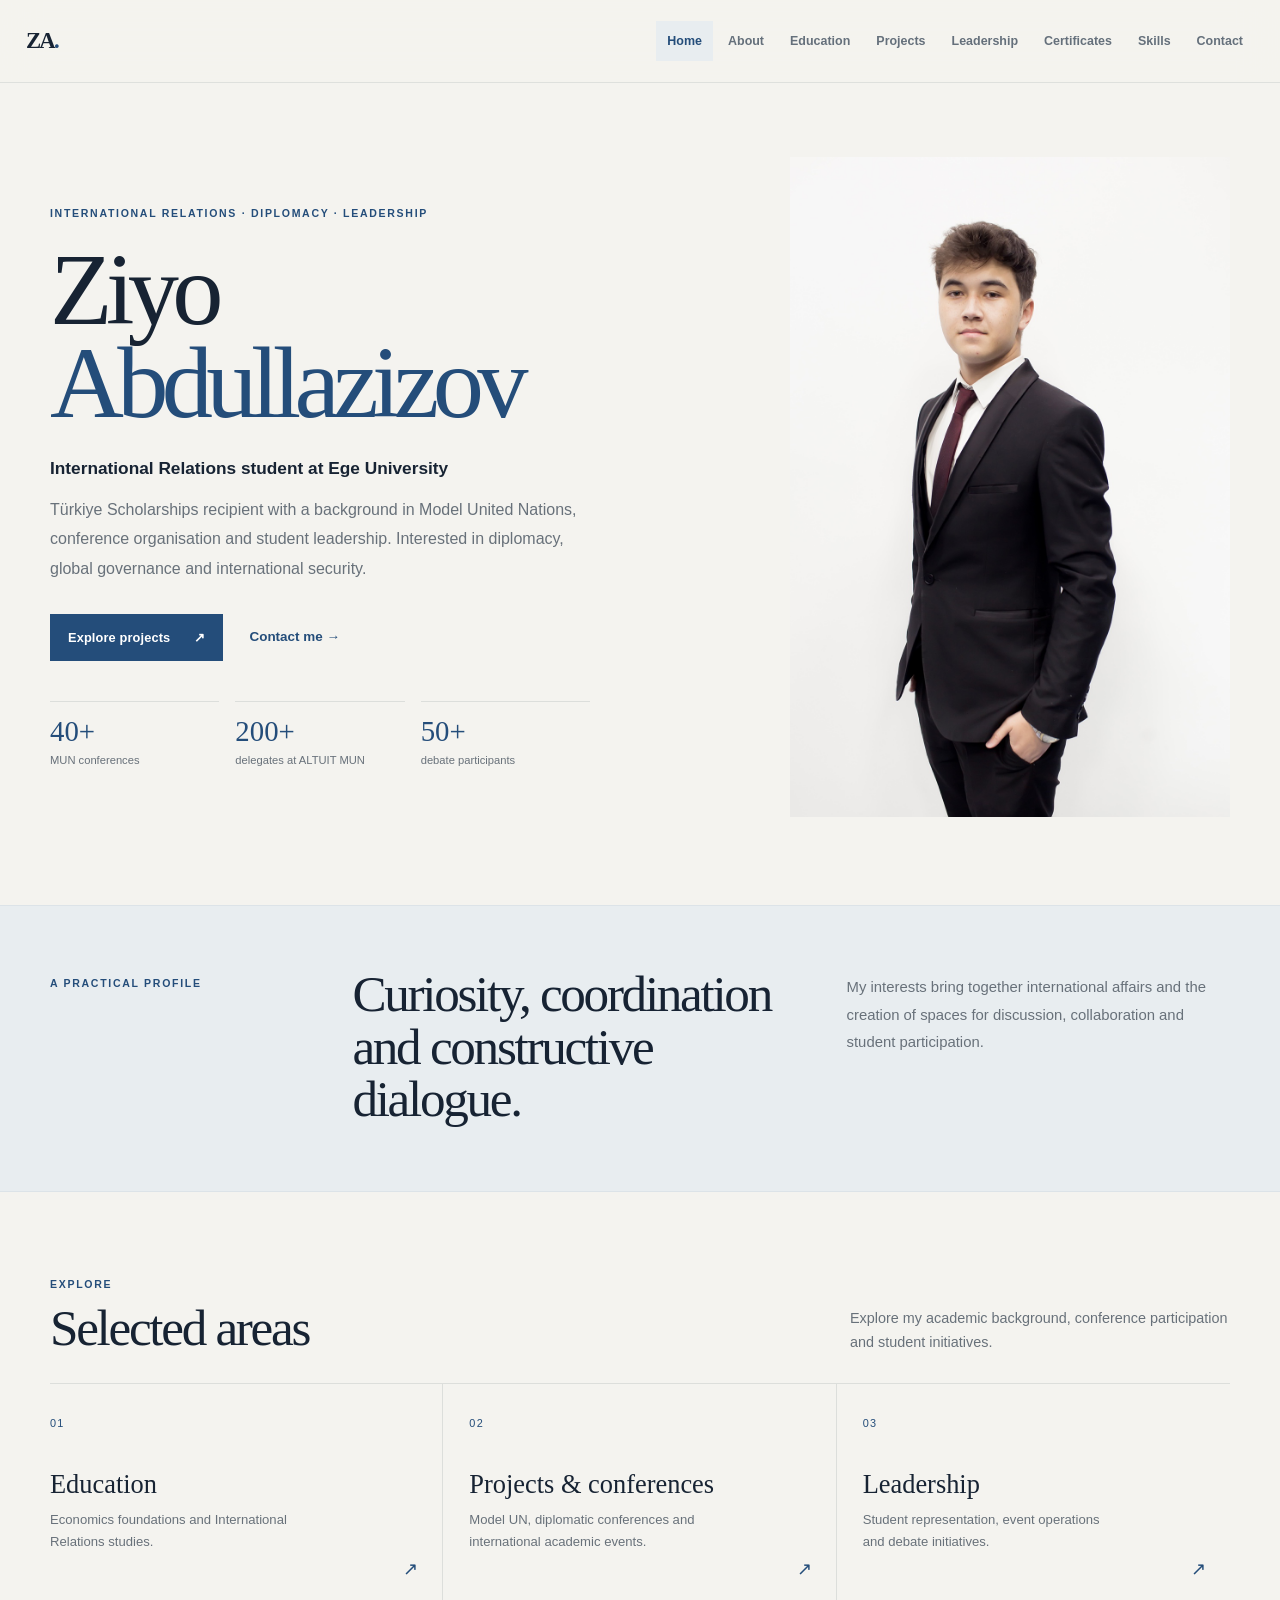
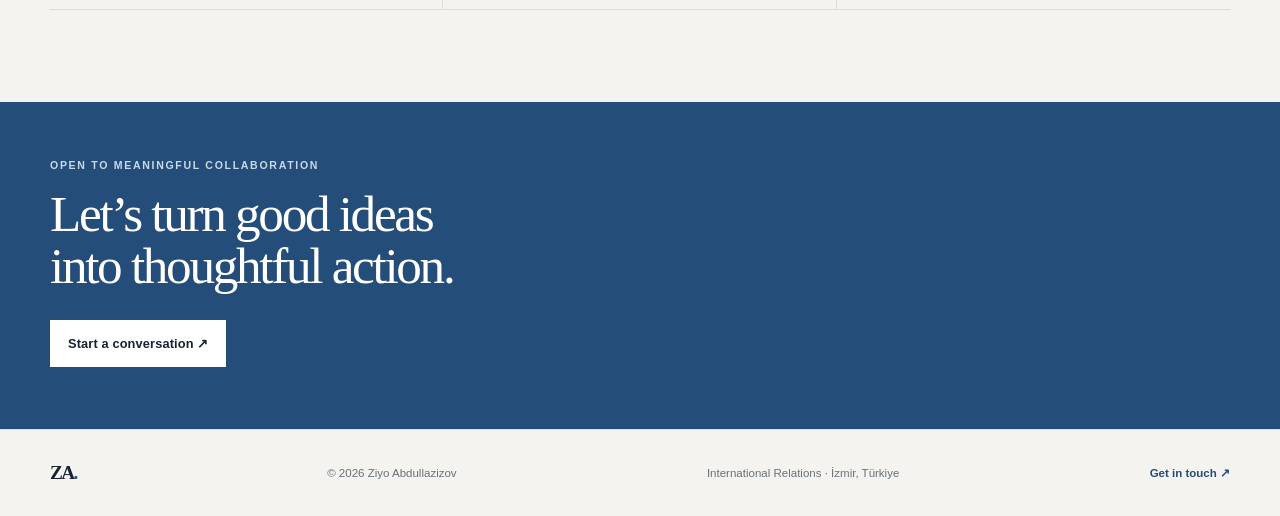
==== commit fffdc5f2: "Add files via upload" ====
--- a/index.html
+++ b/index.html
@@ -1 +1,28 @@
-<!doctype html><html lang="en"><head><meta charset="utf-8"><meta name="viewport" content="width=device-width,initial-scale=1"><meta name="theme-color" content="#f5f4ef"><meta name="description" content="Ziyo Abdullazizov — International Relations, diplomacy and leadership portfolio."><title>Index | Ziyo Abdullazizov</title><link rel="stylesheet" href="css/style.css"></head><body><header class="site-header"><a class="brand" href="index.html">ZIYO<b>.</b></a><button class="menu-toggle" aria-label="Toggle navigation" aria-expanded="false">☰</button><nav class="nav"><a class="active" href="index.html">Home</a><a class="" href="about.html">About</a><a class="" href="education.html">Education</a><a class="" href="experience.html">Experience</a><a class="" href="projects.html">Projects</a><a class="" href="leadership.html">Leadership</a><a class="" href="certificates.html">Certificates</a><a class="" href="skills.html">Skills</a><a class="" href="contact.html">Contact</a></nav></header><main><section class="hero wrap"><div><div class="kicker">International relations · diplomacy · leadership</div><h1>Ideas move<br>the world.<br><em>Dialogue moves us.</em></h1><p class="lead">I’m Ziyo Abdullazizov — an International Relations student at Ege University, Türkiye Scholarships scholar, and conference organizer interested in diplomacy, global governance and international security.</p><div class="hero-actions"><a class="btn" href="projects.html">Explore my work <span>↗</span></a><a class="arrow-link" href="contact.html">Let’s connect →</a></div><div class="metrics"><div class="metric"><strong>200+</strong><span>delegates at ALTUIT MUN</span></div><div class="metric"><strong>50+</strong><span>debate participants</span></div><div class="metric"><strong>4</strong><span>selected conferences</span></div></div></div><div class="hero-art hero-photo"><img src="assets/profile.jpg" alt="Portrait of Ziyo Abdullazizov"><div class="art-top"><span class="art-stamp">Personal portfolio / 2026</span><span class="art-chip">Open to collaboration</span></div><div class="monogram">ZA<span style="color:#fff">.</span></div><div class="art-bottom"><p class="art-caption">Curiosity, clear communication<br>and purposeful coordination.</p><span class="art-stamp">İzmir · Türkiye</span></div></div></section><section class="section wrap"><div class="section-head"><div><div class="kicker">A closer look</div><h2>One profile.<br>Different ways to contribute.</h2></div><p>From academic study to international conferences and student-led initiatives, I’m interested in work that brings people and ideas into constructive conversation.</p></div><div class="grid"><a class="tile featured" href="education.html"><span class="num">01 / EDUCATION</span><h3>Learning to see<br>the bigger picture.</h3><p>Economics foundations and International Relations studies.</p><span class="tile-arrow">↗</span></a><a class="tile" href="projects.html"><span class="num">02 / PROJECTS</span><h3>Dialogue across<br>borders.</h3><p>Conference participation, committee work and diplomacy.</p><span class="tile-arrow">↗</span></a><a class="tile" href="leadership.html"><span class="num">03 / LEADERSHIP</span><h3>Making ideas<br>happen together.</h3><p>Student representation, event operations and debate.</p><span class="tile-arrow">↗</span></a></div></section><section class="section wrap"><div class="quote-band"><h2>“Good coordination makes room for better conversations.”</h2><span>MY WORKING PRINCIPLE</span></div></section></main><footer class="footer wrap"><span>© <b>Ziyo Abdullazizov</b> · Portfolio</span><span>Curiosity with purpose.</span></footer><script src="js/script.js"></script></body></html>+<!doctype html>
+<html lang="en"><head><meta charset="utf-8"><meta name="viewport" content="width=device-width,initial-scale=1">
+<meta name="theme-color" content="#f4f3ef"><meta name="description" content="Ziyo Abdullazizov — International Relations, diplomacy and leadership portfolio.">
+<title>Portfolio | Ziyo Abdullazizov</title><link rel="stylesheet" href="css/style.css"></head><body>
+<header class="site-header"><div class="header-inner">
+      <a class="brand" href="index.html" aria-label="Ziyo Abdullazizov home">ZA<span>.</span></a>
+      <button class="menu-toggle" aria-label="Open navigation" aria-expanded="false"><span></span><span></span></button>
+      <nav class="nav"><a class="active" href="index.html">Home</a><a class="" href="about.html">About</a><a class="" href="education.html">Education</a><a class="" href="projects.html">Projects</a><a class="" href="leadership.html">Leadership</a><a class="" href="certificates.html">Certificates</a><a class="" href="skills.html">Skills</a><a class="" href="contact.html">Contact</a></nav>
+    </div></header><main>
+<section class="hero wrap">
+  <div class="hero-copy">
+    <p class="eyebrow">INTERNATIONAL RELATIONS · DIPLOMACY · LEADERSHIP</p>
+    <h1>Ziyo<br><span>Abdullazizov</span></h1>
+    <p class="hero-subtitle">International Relations student at Ege University</p>
+    <p class="hero-description">Türkiye Scholarships recipient with a background in Model United Nations, conference organisation and student leadership. Interested in diplomacy, global governance and international security.</p>
+    <div class="hero-ctas"><a class="button button-dark" href="projects.html">Explore projects <span>↗</span></a><a class="text-link" href="contact.html">Contact me <span>→</span></a></div>
+    <div class="hero-stats"><div><strong>40+</strong><span>MUN conferences</span></div><div><strong>200+</strong><span>delegates at ALTUIT MUN</span></div><div><strong>50+</strong><span>debate participants</span></div></div>
+  </div>
+  <figure class="hero-portrait"><img src="assets/portrait.jpg" alt="Portrait of Ziyo Abdullazizov"></figure>
+</section>
+<section class="intro-strip"><div class="wrap intro-grid"><p class="eyebrow">A PRACTICAL PROFILE</p><h2>Curiosity, coordination<br>and constructive dialogue.</h2><p>My interests bring together international affairs and the creation of spaces for discussion, collaboration and student participation.</p></div></section>
+<section class="home-links wrap"><div class="section-heading"><div><p class="eyebrow">EXPLORE</p><h2>Selected areas</h2></div><p>Explore my academic background, conference participation and student initiatives.</p></div><div class="area-grid">
+<a class="area-card" href="education.html"><span class="area-number">01</span><h3>Education</h3><p>Economics foundations and International Relations studies.</p><span class="area-arrow">↗</span></a>
+<a class="area-card" href="projects.html"><span class="area-number">02</span><h3>Projects & conferences</h3><p>Model UN, diplomatic conferences and international academic events.</p><span class="area-arrow">↗</span></a>
+<a class="area-card" href="leadership.html"><span class="area-number">03</span><h3>Leadership</h3><p>Student representation, event operations and debate initiatives.</p><span class="area-arrow">↗</span></a>
+</div></section>
+<section class="closing-band"><div class="wrap closing-inner"><p class="eyebrow">OPEN TO MEANINGFUL COLLABORATION</p><h2>Let’s turn good ideas<br>into thoughtful action.</h2><a class="button button-light" href="contact.html">Start a conversation ↗</a></div></section>
+</main><footer class="footer"><div class="wrap footer-inner"><a class="brand footer-brand" href="index.html">ZA<span>.</span></a><span>© 2026 Ziyo Abdullazizov</span><span>International Relations · İzmir, Türkiye</span><a href="contact.html">Get in touch ↗</a></div></footer><script src="js/script.js"></script></body></html>
